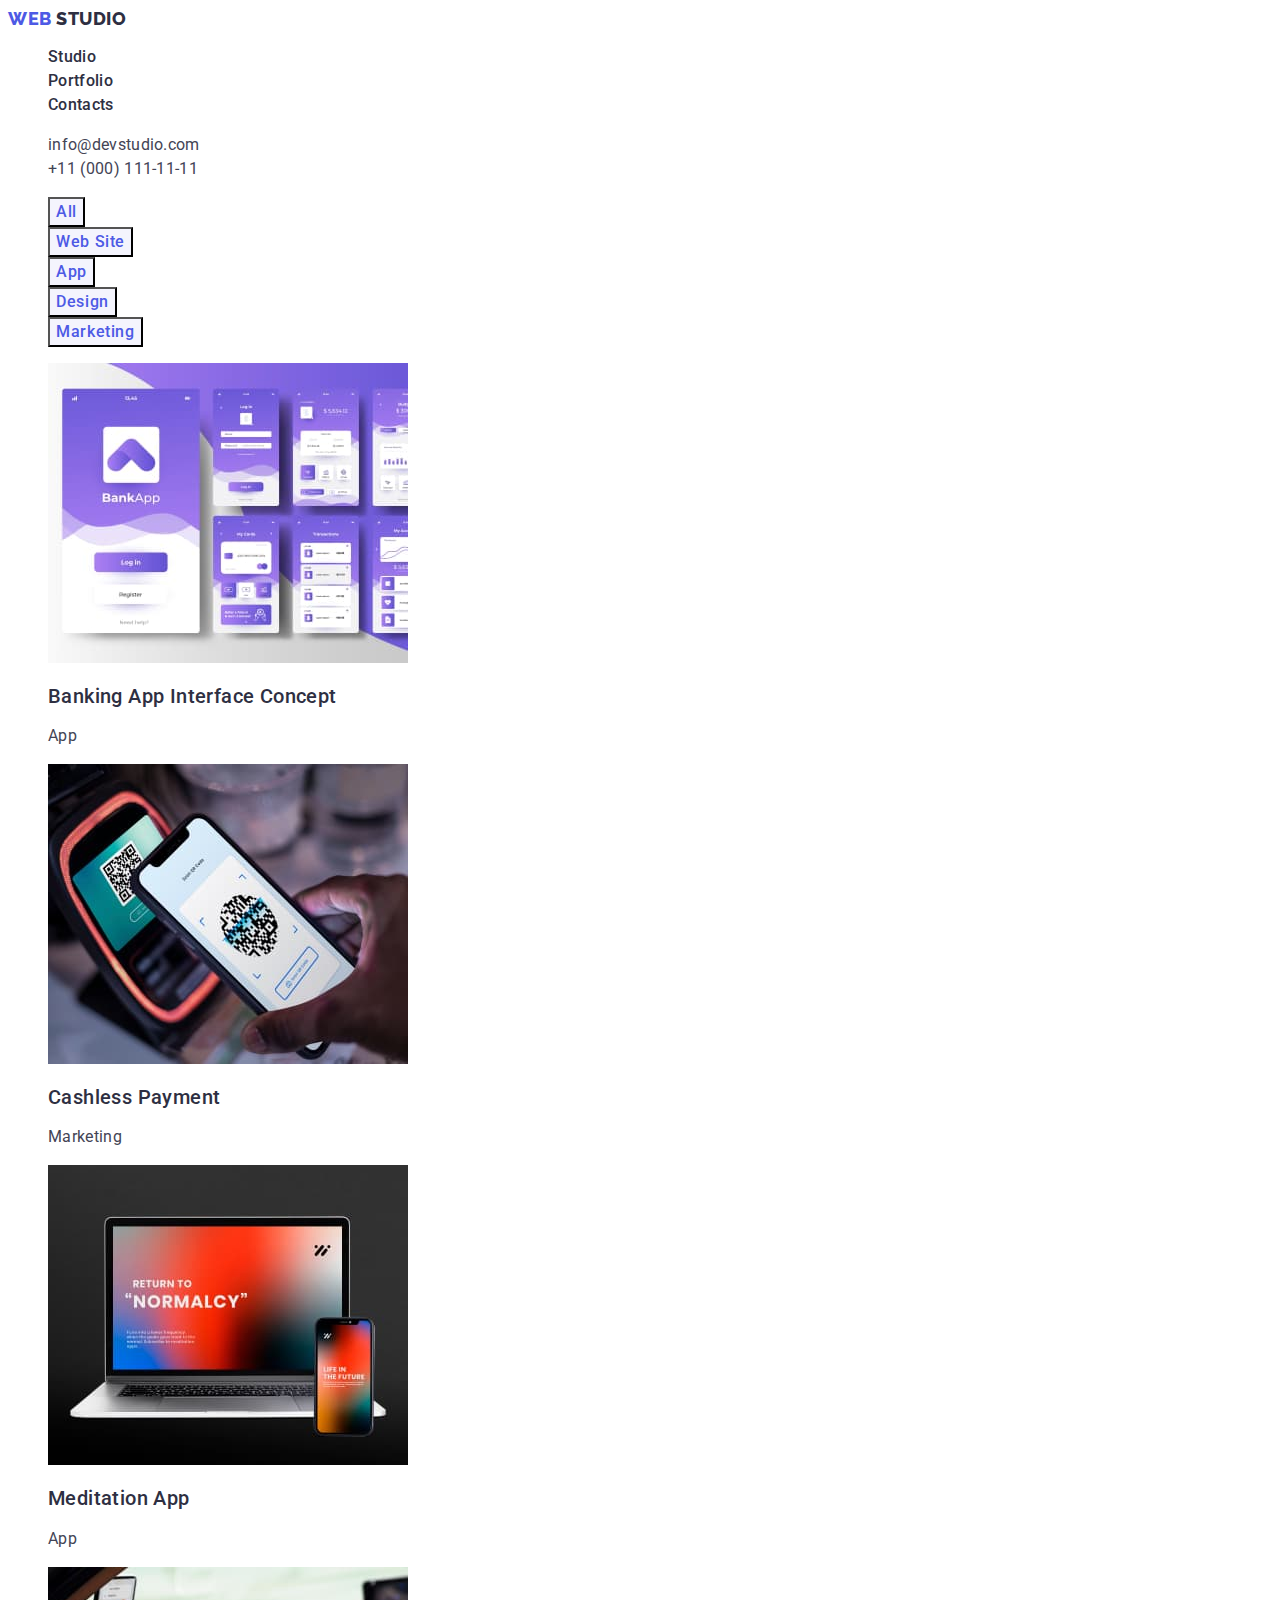
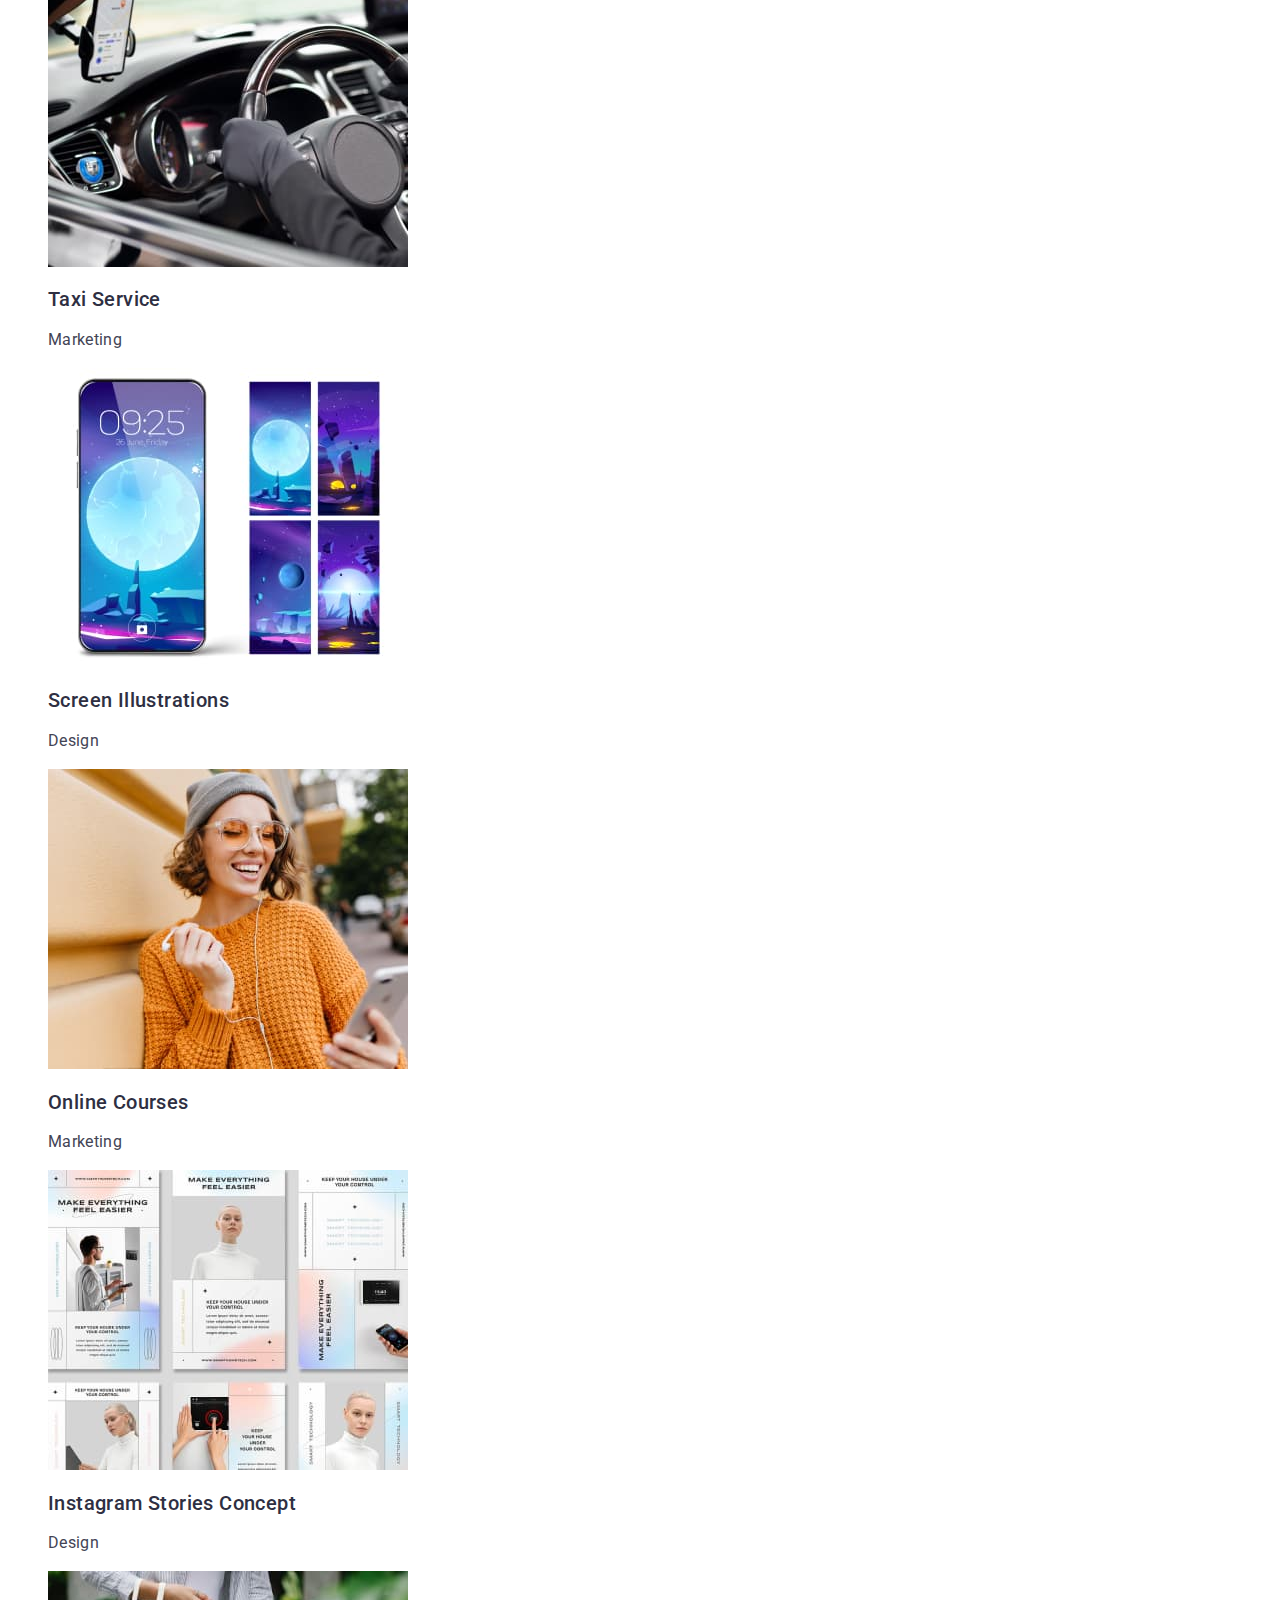
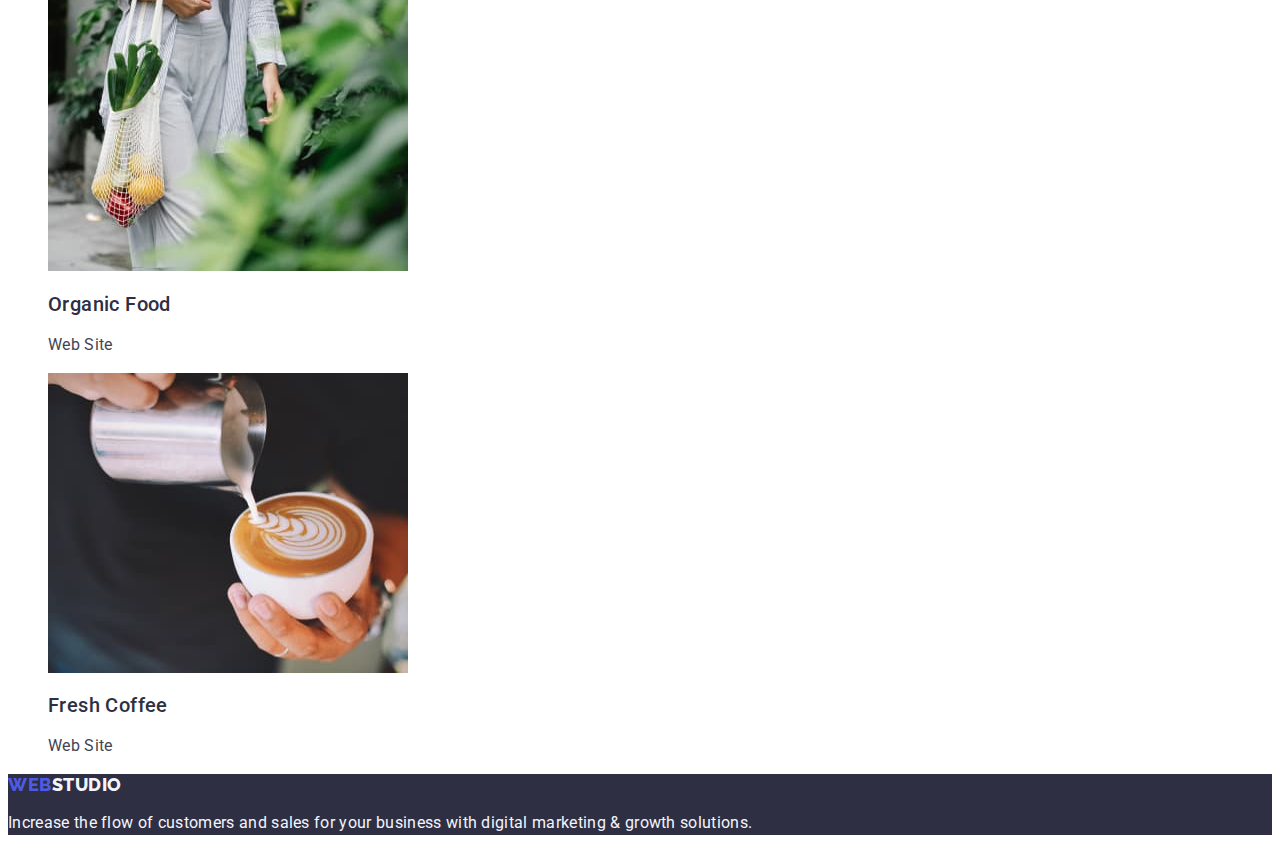
==== portfolio.html @ 046f0c6a "NewRep" ====
<!DOCTYPE html>
<html lang="en">
  <head>
    <meta charset="UTF-8" />
    <meta http-equiv="X-UA-Compatible" content="IE=edge" />
    <meta name="viewport" content="width=a, initial-scale=1.0" />
    <title>Portfolio</title>
    <link rel="preconnect" href="https://fonts.googleapis.com" />
    <link rel="preconnect" href="https://fonts.gstatic.com" crossorigin />
    <link
      href="https://fonts.googleapis.com/css2?family=Raleway:wght@800&family=Roboto:wght@400;500;700;900&display=swap"
      rel="stylesheet"
    />
    <link rel="stylesheet" href="./css/styles.css" />
  </head>
  <body>
    <header class="header">
      <nav>
        <a class="header-logo link" href="./index.html"
          >Web <span class="header-logo-span">Studio</span></a
        >

        <ul class="header-list list">
          <li><a class="header-link link" href="./index.html">Studio</a></li>
          <li>
            <a class="header-link link" href="./portfolio.html">Portfolio</a>
          </li>
          <li><a class="header-link link" href="">Contacts</a></li>
        </ul>
      </nav>
      <address class="header-contacts">
        <ul class="header-contacts-list list">
          <li>
            <a class="header-contact-link link" href="mailto:info@devstudio.com"
              >info@devstudio.com</a
            >
          </li>
          <li>
            <a class="header-contact-link link" href="tel:+110001111111"
              >+11 (000) 111-11-11</a
            >
          </li>
        </ul>
      </address>
    </header>
    <main>
      <section class="portfolio-section">
        <h1 hidden>Navigation</h1>
        <ul class="portfolio-list-btn list">
          <li>
            <button type="button" class="portfolio-btn">All</button>
          </li>
          <li>
            <button type="button" class="portfolio-btn">Web Site</button>
          </li>
          <li>
            <button type="button" class="portfolio-btn">App</button>
          </li>
          <li>
            <button type="button" class="portfolio-btn">Design</button>
          </li>
          <li>
            <button type="button" class="portfolio-btn">Marketing</button>
          </li>
        </ul>

        <ul class="portfolio-first-list list">
          <li>
            <a href="" class="link">
              <img
                src="./images/portfoliosect2img1.jpg"
                alt="Banking App"
                width="360"
                height="300"
              />
              <h2 class="portfolio-bottom-title">
                Banking App Interface Concept
              </h2>
              <p class="portfolio-text">App</p>
            </a>
          </li>
          <li>
            <a href="" class="link">
              <img
                src="./images/portfoliosect2img2.jpg"
                alt="Cashless Payment"
                width="360"
                height="300"
              />
              <h2 class="portfolio-bottom-title">Cashless Payment</h2>
              <p class="portfolio-text">Marketing</p>
            </a>
          </li>
          <li>
            <a href="" class="link">
              <img
                src="./images/portfoliosect2img3.jpg"
                alt="Meditation App"
                width="360"
                height="300"
              />
              <h2 class="portfolio-bottom-title">Meditation App</h2>
              <p class="portfolio-text">App</p>
            </a>
          </li>
          <li>
            <a href="" class="link">
              <img
                src="./images/portfoliosect3img1.jpg"
                alt="Taxi Service"
                width="360"
                height="300"
              />
              <h2 class="portfolio-bottom-title">Taxi Service</h2>
              <p class="portfolio-text">Marketing</p>
            </a>
          </li>
          <li>
            <a href="" class="link">
              <img
                src="./images/portfoliosect3img2.jpg"
                alt="Screen Illustrations"
                width="360"
                height="300"
              />
              <h2 class="portfolio-bottom-title">Screen Illustrations</h2>
              <p class="portfolio-text">Design</p>
            </a>
          </li>
          <li>
            <a href="" class="link">
              <img
                src="./images/portfoliosect3img3.jpg"
                alt="Online Courses"
                width="360"
                height="300"
              />
              <h2 class="portfolio-bottom-title">Online Courses</h2>
              <p class="portfolio-text">Marketing</p>
            </a>
          </li>
          <li>
            <a href="" class="link">
              <img
                src="./images/portfoliosect4img1.jpg"
                alt="Design"
                width="360"
                height="300"
              />
              <h2 class="portfolio-bottom-title">Instagram Stories Concept</h2>
              <p class="portfolio-text">Design</p>
            </a>
          </li>
          <li>
            <a href="" class="link">
              <img
                src="./images/portfoliosect4img2.jpg"
                alt="Web Site"
                width="360"
                height="300"
              />
              <h2 class="portfolio-bottom-title">Organic Food</h2>
              <p class="portfolio-text">Web Site</p>
            </a>
          </li>
          <li>
            <a href="" class="link">
              <img
                src="./images/portfoliosect4img3.jpg"
                alt="Web Site"
                width="360"
                height="300"
              />
              <h2 class="portfolio-bottom-title">Fresh Coffee</h2>
              <p class="portfolio-text">Web Site</p>
            </a>
          </li>
        </ul>
      </section>
    </main>
    <footer class="footer">
      <a class="footer-logo link" href="./index.html"
        >Web <span class="footer-logo-span">Studio</span></a
      >
      <p class="footer-text">
        Increase the flow of customers and sales for your business with digital
        marketing & growth solutions.
      </p>
    </footer>
  </body>
</html>
---- css/styles.css ----
body{
    font-family: 'Roboto', sans-serif;
    color: #434455;
    background-color: #ffffff;
}

:root{
    --first-title-color: #2E2F42;
    --logo-color: #404BBF;
    --page-color: #ffffff;
    --background-color: #F4F4FD;
    --btn-color:#4D5AE5;
    --text-color:#434455;

}
/** ----------------------------------HEADER ---------------------------**/
.header-logo{
    font-family: 'Raleway', sans-serif;
    font-weight: 800;
    font-size: 18px;
    line-height: 1.17;
    letter-spacing: 0.03em;
    text-transform: uppercase;
    color: var(--btn-color);
}

.header-list{
}
.header-logo-span{
    font-family: 'Raleway', sans-serif;
    font-weight: 800;
    font-size: 18px;
    line-height: 1.17;
    letter-spacing: 0.03em;
    text-transform: uppercase;
    color: var(--first-title-color);
}
.link{
    text-decoration: none;
}
.list{
    list-style: none;  
}
.header-link{
    font-weight: 500;
    font-size: 16px;
    line-height: 1.50;
    letter-spacing: 0.02em;
    color: var(--first-title-color);
}
.header-link:hover{
    color: var(--logo-color);
}
.header-link:focus{
    color:var(--logo-color); 
}

.header-contacts{
    font-style: normal;
}
.header-contact-link{
font-size: 16px;
line-height: 1.50;
letter-spacing: 0.02em;
color: var(--text-color);
}
.header-contact-link:hover{
    color:var(--logo-color); 
}
.header-contact-link:focus{
    color:var(--logo-color); 
}

/* First section solution */

.solutions-section{

    background-color: var(--first-title-color);
}
.solutions-title{
    font-size: 56px;
    line-height: 1.07;
    text-align: center;
    letter-spacing: 0.02em;
    color:var(--page-color);
}

.solutions-btn{
    font-family: 'Roboto', sans-serif;
    font-weight: 500;
    font-size: 16px;
    line-height: 1.5;
    align-items: center;
    letter-spacing: 0.04em;
    color:#ffffff;
    background-color: var(--btn-color);
    cursor: pointer;
}
.solutions-btn:hover{
    background-color:var(--logo-color);
}
.solutions-btn:focus{
    background-color:var(--logo-color);
}

/* Section-Values */

.values-title{
    font-weight: 500;
    font-size: 20px;
    line-height: 1.2;
    letter-spacing: 0.02em;
    color: var(--first-title-color);
}
.values-text{
    font-size: 16px;
    line-height: 1.5;
    letter-spacing: 0.02em;
    color: var(--text-color);
}

/* Section-ABOUT */
.about-title{
font-size: 36px;
line-height: 1.11;
text-transform: capitalize;
text-align: center;
letter-spacing: 0.02em;
color: #2E2F42;
}

/* Section-OUR Team */


.team-section{
    background:var(--background-color);  
}

.team-top-title{
font-size: 36px;
line-height: 1.11;
text-align: center;
letter-spacing: 0.02em;
text-transform: capitalize;
color: var(--first-title-color);
}
.team-bottom-title{
    font-weight: 500;
    font-size: 20px;
    line-height: 1.20;
    text-align: center;
    letter-spacing: 0.02em;
    color: var(--first-title-color);
}
.team-profession-text{
    font-size: 16px;
    line-height: 1.5;
    text-align: center;
    letter-spacing: 0.02em;
    color: var(--text-color);
}
.team-background-photo{
background:var(--page-color);
}

/* Footer */

.footer{
background-color: var(--first-title-color);
}


.footer-logo{
    font-family: 'Raleway', sans-serif;
    font-weight: 800;
    font-size: 18px;
    line-height: 1.17;
    display: flex;
    align-items: center;
    letter-spacing: 0.03em;
    text-transform: uppercase;
    color:var(--btn-color);
}
.footer-logo-span{
    font-family: 'Raleway';
    font-weight: 800;
    font-size: 18px;
    line-height: 21px;
    display: flex;
    align-items: center;
    letter-spacing: 0.03em;
    text-transform: uppercase;
    color: var(--background-color);
}
.footer-text{
    font-size: 16px;
    line-height: 1.5;
    letter-spacing: 0.02em;
    color:var(--background-color);
}


/* Portfolio */

/* portfolio-btn */

.portfolio-btn{
    font-family: 'Roboto', sans-serif;
 font-weight: 500;
font-size: 16px;
line-height: 1.5 ;
display: flex;
align-items: center;
text-align: center;
letter-spacing: 0.04em;
color: var(--btn-color);
background:var(--background-color);
cursor: pointer;
}
.portfolio-btn:hover{
background-color: #404BBF;
color: #ffffff;

}
.portfolio-btn:focus{
background-color: #404BBF;
color: #ffffff;

}



.portfolio-bottom-title{
font-weight: 500;
font-size: 20px;
line-height: 1.20;
letter-spacing: 0.02em;
color: var(--first-title-color);
}
.portfolio-text{
    font-size: 16px;
    line-height: 1.50;
    letter-spacing: 0.02em;
    color: var(--text-color);
}
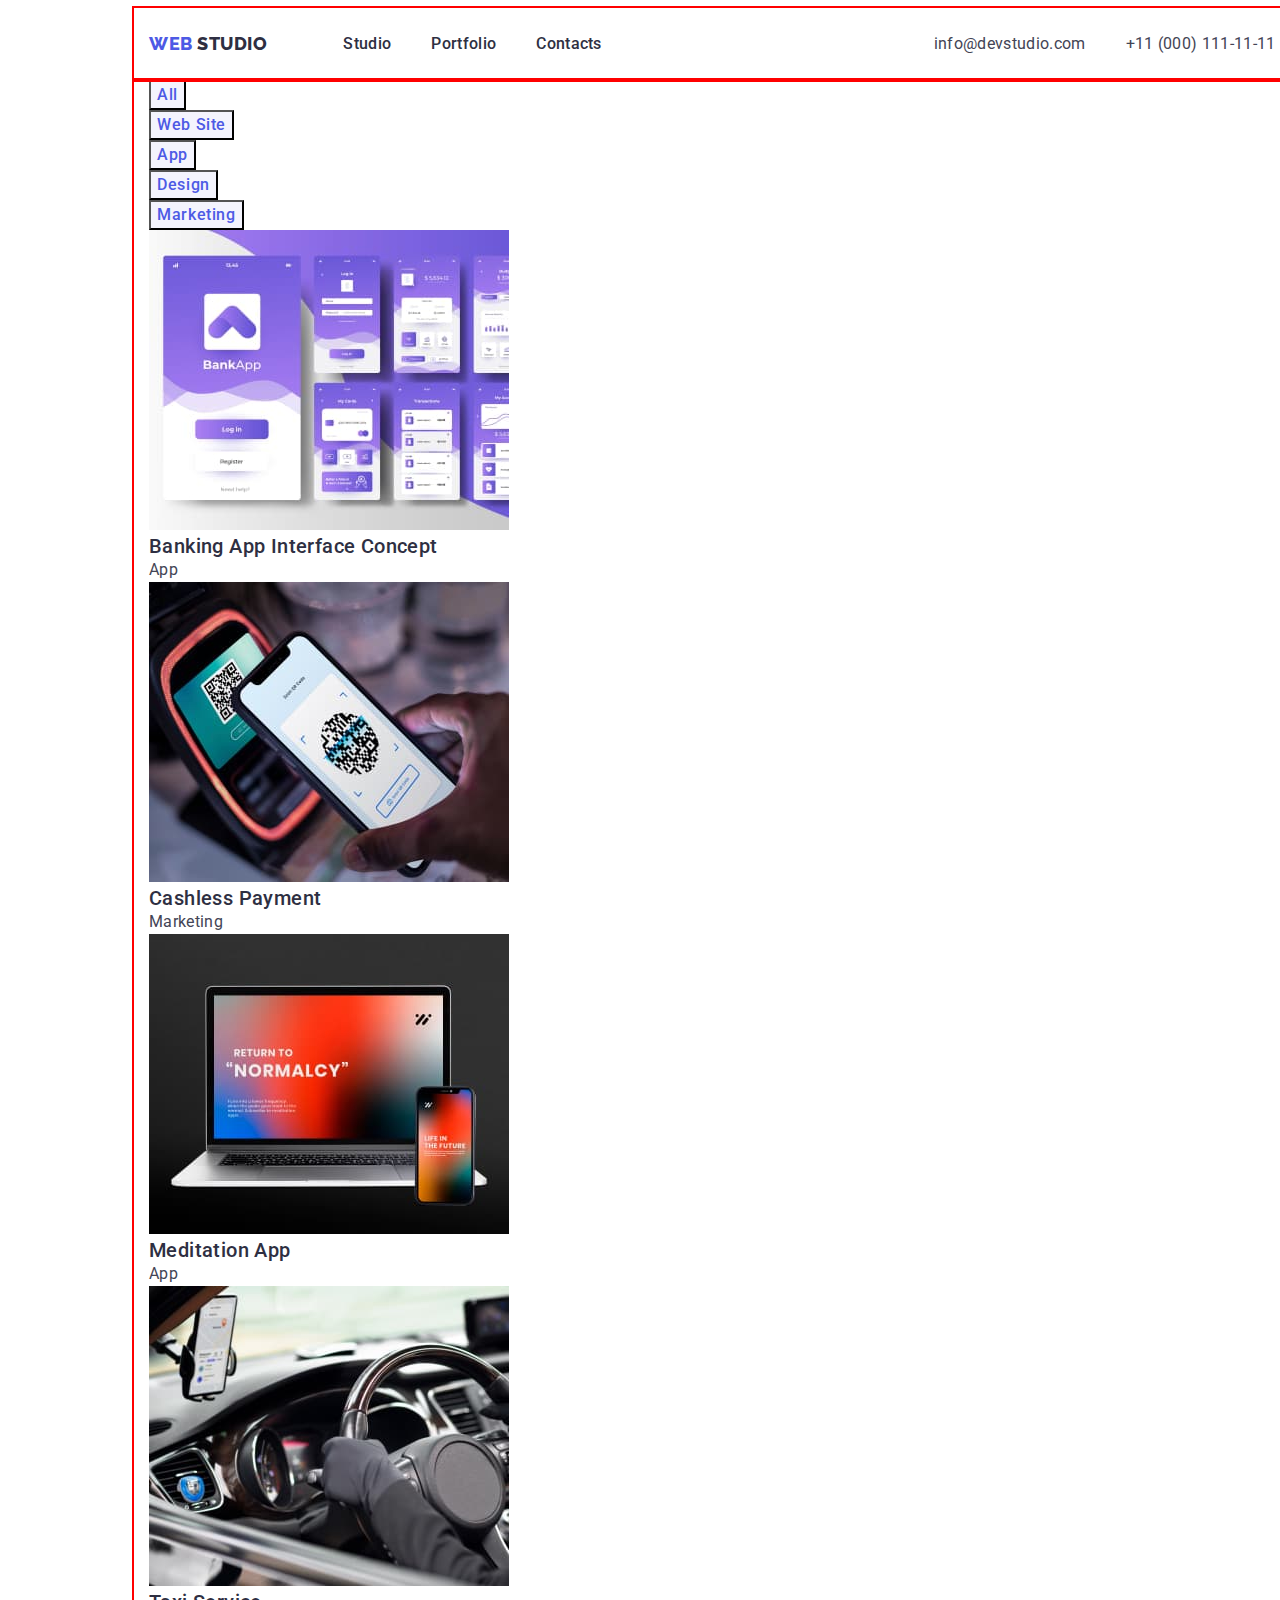
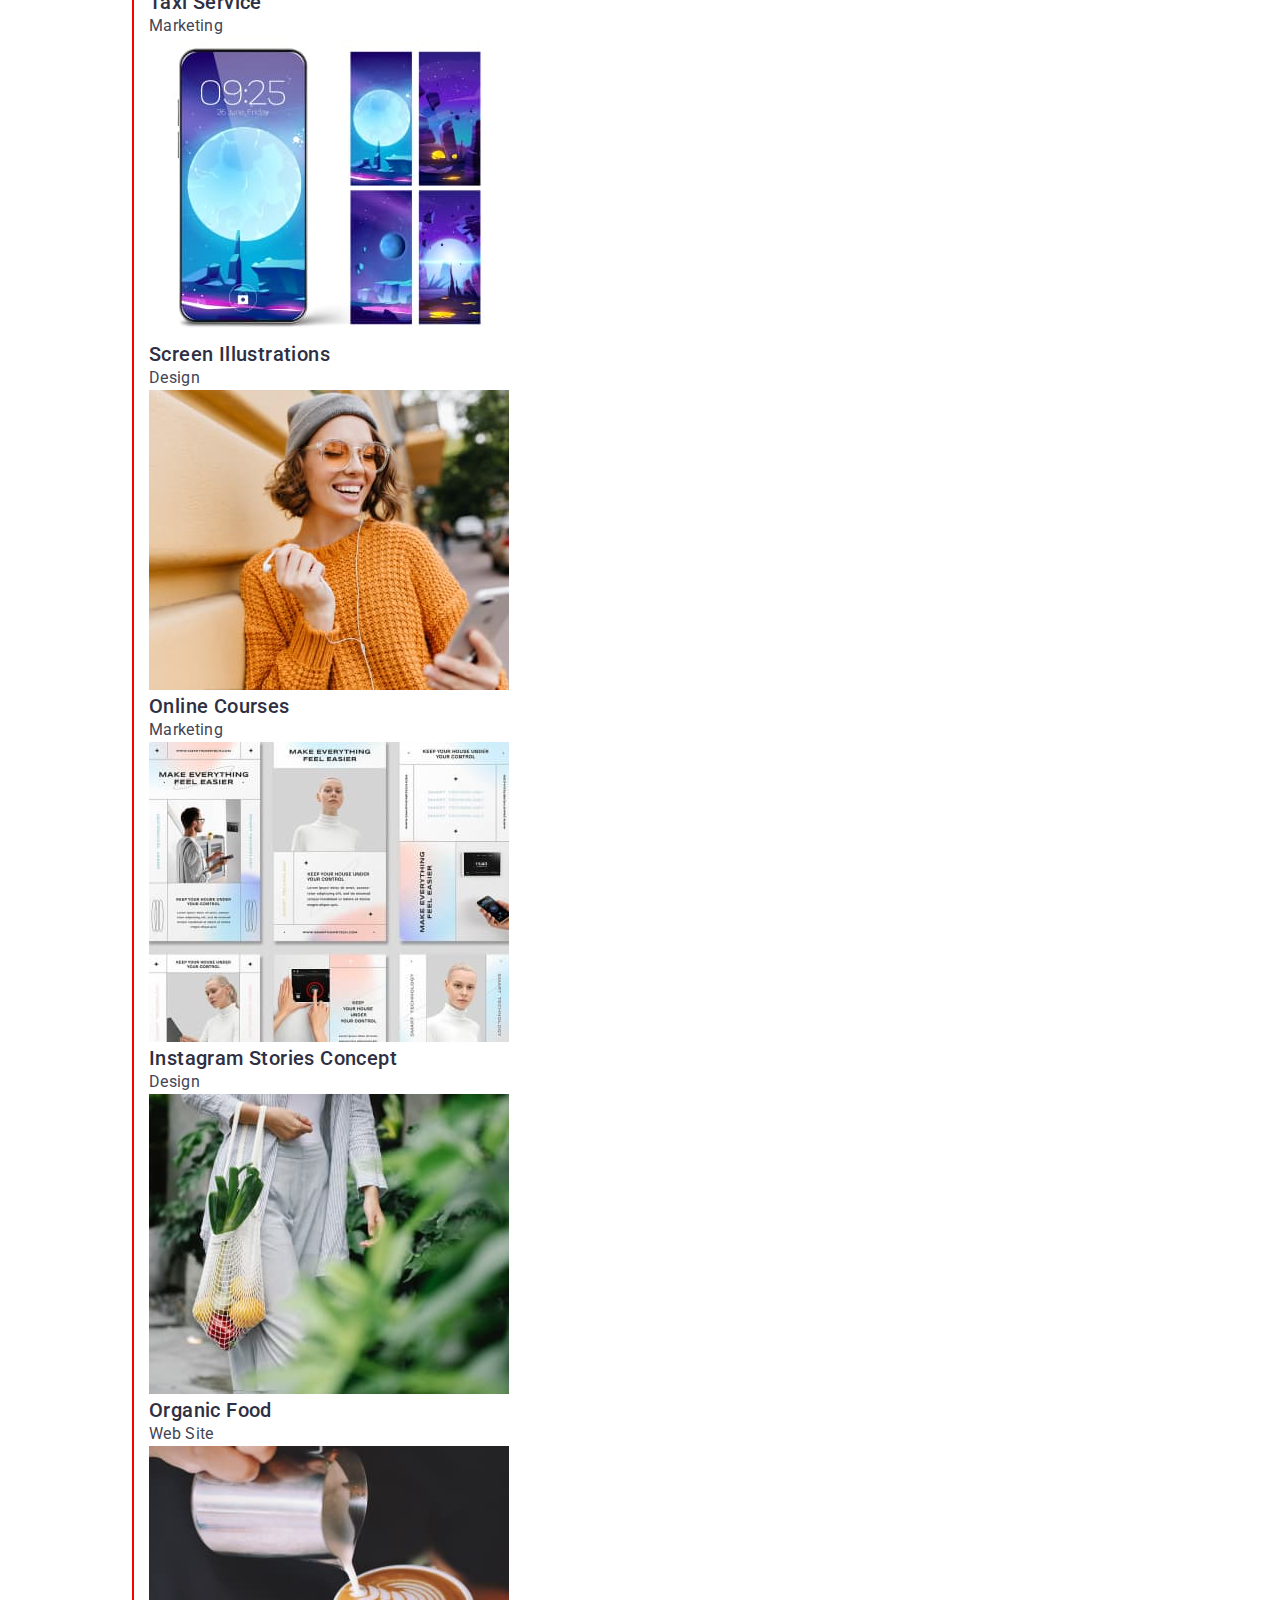
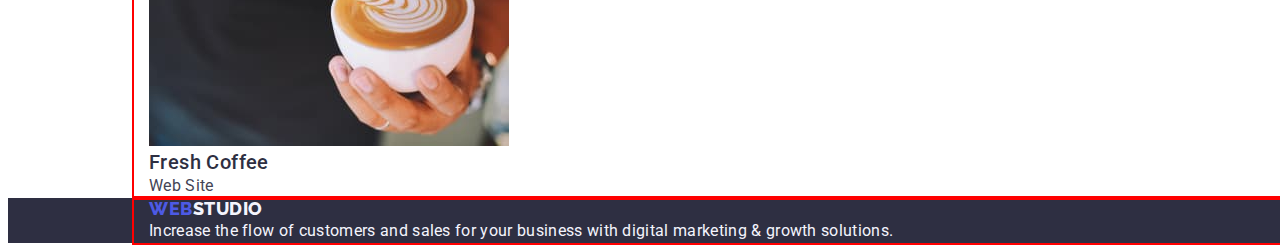
==== commit cf3aecce: "0/5" ====
--- a/portfolio.html
+++ b/portfolio.html
@@ -15,11 +15,11 @@
   </head>
   <body>
     <header class="header">
-      <nav>
-        <a class="header-logo link" href="./index.html"
+      <div class="container header-container" >
+      <nav class="header-navigation" >
+        <a class="header-logo link" href="./portfolio.html"
           >Web <span class="header-logo-span">Studio</span></a
         >
-
         <ul class="header-list list">
           <li><a class="header-link link" href="./index.html">Studio</a></li>
           <li>
@@ -42,8 +42,10 @@
           </li>
         </ul>
       </address>
+    </div>
     </header>
     <main>
+      <div class="container" >
       <section class="portfolio-section">
         <h1 hidden>Navigation</h1>
         <ul class="portfolio-list-btn list">
@@ -177,8 +179,10 @@
           </li>
         </ul>
       </section>
+    </div>
     </main>
     <footer class="footer">
+      <div class="container" >
       <a class="footer-logo link" href="./index.html"
         >Web <span class="footer-logo-span">Studio</span></a
       >
@@ -186,6 +190,7 @@
         Increase the flow of customers and sales for your business with digital
         marketing & growth solutions.
       </p>
+    </div>
     </footer>
   </body>
 </html>
--- a/css/styles.css
+++ b/css/styles.css
@@ -3,6 +3,8 @@
     font-family: 'Roboto', sans-serif;
     color: #434455;
     background-color: #ffffff;
+    width: 1440px;
+
 }
 
 :root{
@@ -14,7 +16,50 @@
     --text-color:#434455;
 
 }
+.container{
+width: 1158px;
+padding-left: 15px;
+padding-right: 15px;
+outline: 2px solid red;
+margin: 0 auto;
+}
+p,
+h1,
+h2,
+h3,
+h4,
+h5,
+h6 {
+  margin: 0;
+}
+
+ul,
+ol {
+  margin: 0;
+  padding: 0;
+}
+
+
 /** ----------------------------------HEADER ---------------------------**/
+.header-container{
+    outline: 2px solid red;
+    display: flex;
+    align-items: center;
+    padding-top: 24px;
+    padding-bottom: 24px;
+}
+.header-navigation{
+    display: flex;
+    align-items: center;
+}
+.header-list{
+display: flex;
+flex-direction: row;
+align-items: flex-start;
+padding: 0px;
+gap: 40px;
+}
+
 .header-logo{
     font-family: 'Raleway', sans-serif;
     font-weight: 800;
@@ -25,8 +70,6 @@
     color: var(--btn-color);
 }
 
-.header-list{
-}
 .header-logo-span{
     font-family: 'Raleway', sans-serif;
     font-weight: 800;
@@ -35,6 +78,7 @@
     letter-spacing: 0.03em;
     text-transform: uppercase;
     color: var(--first-title-color);
+    margin-right: 76px;
 }
 .link{
     text-decoration: none;
@@ -58,6 +102,7 @@
 
 .header-contacts{
     font-style: normal;
+    margin-left: 332px;
 }
 .header-contact-link{
 font-size: 16px;
@@ -65,6 +110,11 @@
 letter-spacing: 0.02em;
 color: var(--text-color);
 }
+.header-contacts-list{
+    display: flex;
+    gap: 40px;
+
+}
 .header-contact-link:hover{
     color:var(--logo-color); 
 }
@@ -77,13 +127,27 @@
 .solutions-section{
 
     background-color: var(--first-title-color);
-}
+
+}
+
 .solutions-title{
     font-size: 56px;
     line-height: 1.07;
     text-align: center;
     letter-spacing: 0.02em;
     color:var(--page-color);
+    max-width: 496px;
+    min-height: 120px;
+margin-right: auto;
+margin-left: auto;
+padding-top: 188px;
+margin-bottom: 48px;
+}
+.solutions-container{
+display: flex;
+flex-direction: column;
+min-height: 600px;
+
 }
 
 .solutions-btn{
@@ -96,6 +160,11 @@
     color:#ffffff;
     background-color: var(--btn-color);
     cursor: pointer;
+    width: 169px;
+    height: 56px;
+    margin-right: auto;
+margin-left: auto;
+border-radius: 4px;
 }
 .solutions-btn:hover{
     background-color:var(--logo-color);
@@ -105,6 +174,16 @@
 }
 
 /* Section-Values */
+
+.values-container{
+    display: flex;
+}
+.values-list{
+
+    display: flex;
+    padding: 120px 0 120px 0;
+    gap: 24px;
+}
 
 .values-title{
     font-weight: 500;
@@ -118,6 +197,7 @@
     line-height: 1.5;
     letter-spacing: 0.02em;
     color: var(--text-color);
+
 }
 
 /* Section-ABOUT */
@@ -128,7 +208,18 @@
 text-align: center;
 letter-spacing: 0.02em;
 color: #2E2F42;
-}
+margin-bottom: 72px;
+}
+
+.about-list{
+    display: flex;
+    gap: 24px;
+}
+.about-item{
+    width: calc((100% - 48px) / 3);  
+}
+
+
 
 /* Section-OUR Team */
 
@@ -144,6 +235,8 @@
 letter-spacing: 0.02em;
 text-transform: capitalize;
 color: var(--first-title-color);
+padding-top: 120px;
+margin-bottom: 72px;
 }
 .team-bottom-title{
     font-weight: 500;
@@ -162,6 +255,13 @@
 }
 .team-background-photo{
 background:var(--page-color);
+}
+.team-list{
+display: flex;
+gap: 24px;
+}
+.team-background-photo{
+    width: calc((100% - 72px) / 4);    
 }
 
 /* Footer */
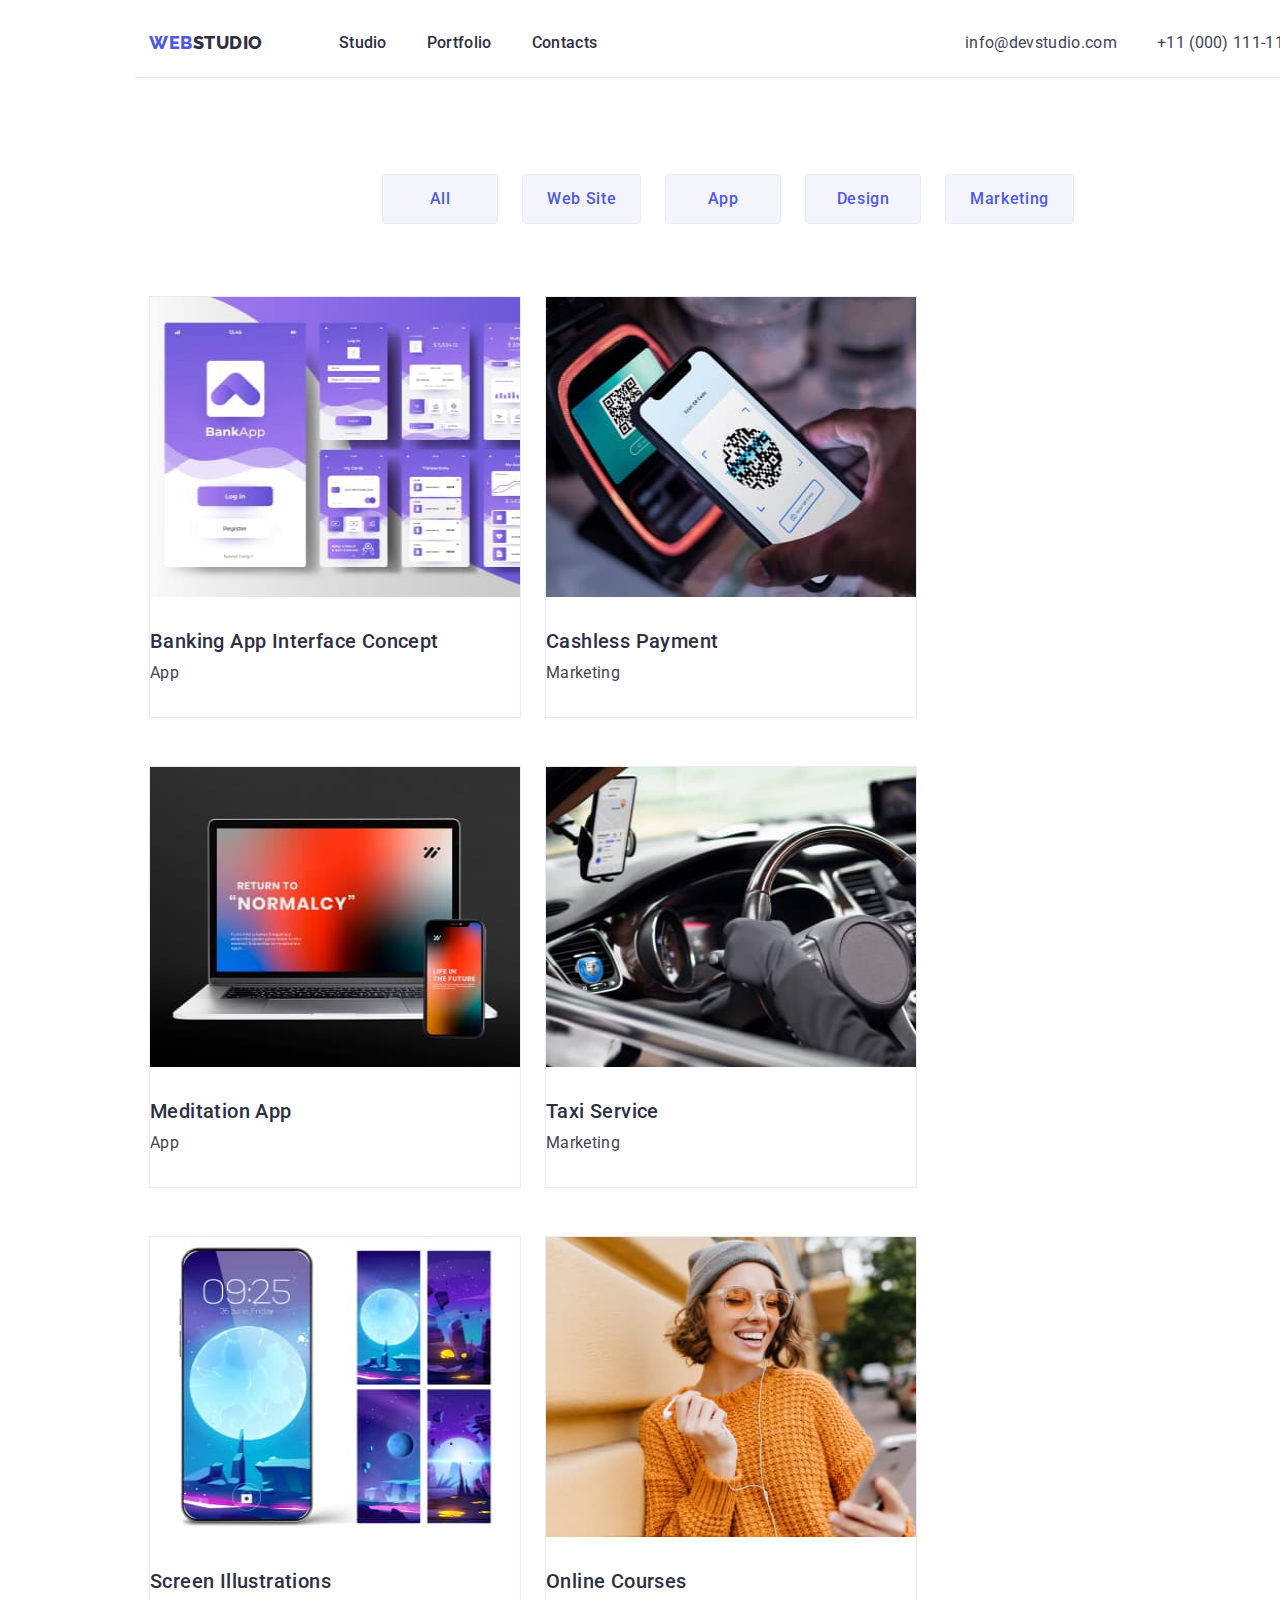
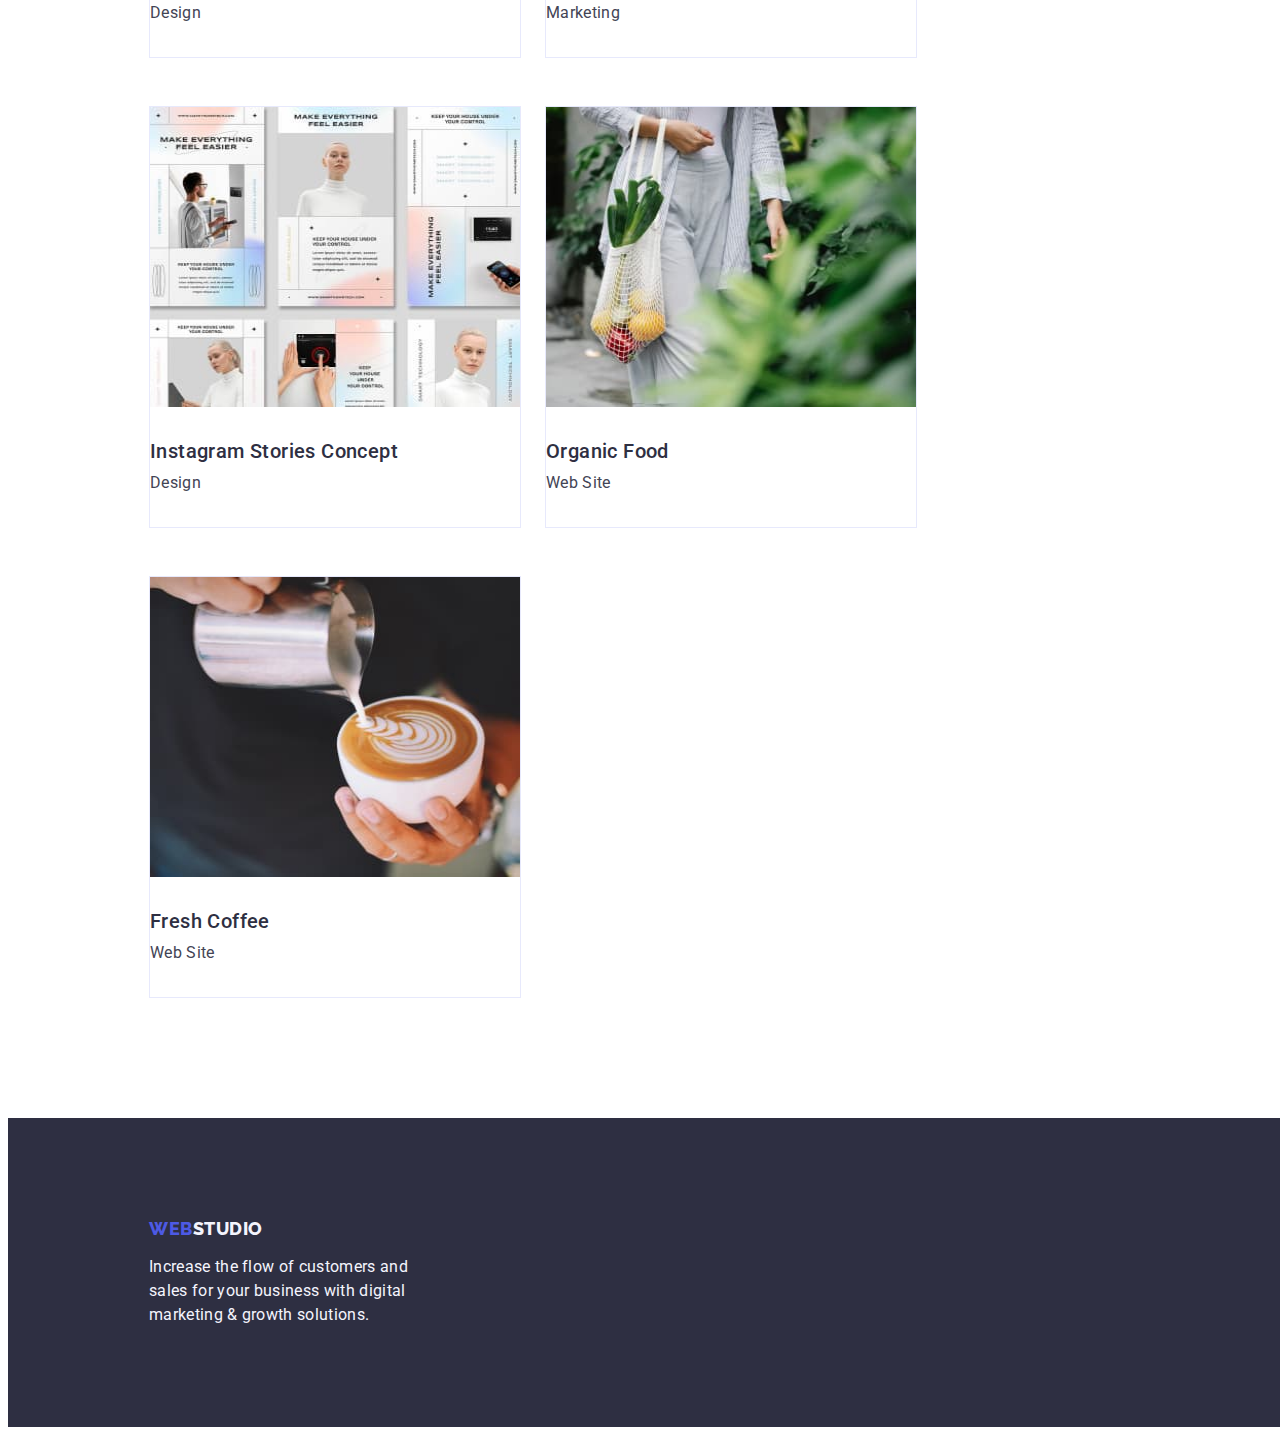
==== commit 97596c95: "Final" ====
--- a/portfolio.html
+++ b/portfolio.html
@@ -11,186 +11,197 @@
       href="https://fonts.googleapis.com/css2?family=Raleway:wght@800&family=Roboto:wght@400;500;700;900&display=swap"
       rel="stylesheet"
     />
+    <link
+      rel="stylesheet"
+      href="https://cdnjs.cloudflare.com/ajax/libs/modern-normalize/2.0.0/modern-normalize.min.css"
+      integrity="sha512-4xo8blKMVCiXpTaLzQSLSw3KFOVPWhm/TRtuPVc4WG6kUgjH6J03IBuG7JZPkcWMxJ5huwaBpOpnwYElP/m6wg=="
+      crossorigin="anonymous"
+      referrerpolicy="no-referrer"
+    />
     <link rel="stylesheet" href="./css/styles.css" />
   </head>
   <body>
     <header class="header">
-      <div class="container header-container" >
-      <nav class="header-navigation" >
-        <a class="header-logo link" href="./portfolio.html"
-          >Web <span class="header-logo-span">Studio</span></a
-        >
-        <ul class="header-list list">
-          <li><a class="header-link link" href="./index.html">Studio</a></li>
-          <li>
-            <a class="header-link link" href="./portfolio.html">Portfolio</a>
-          </li>
-          <li><a class="header-link link" href="">Contacts</a></li>
-        </ul>
-      </nav>
-      <address class="header-contacts">
-        <ul class="header-contacts-list list">
-          <li>
-            <a class="header-contact-link link" href="mailto:info@devstudio.com"
-              >info@devstudio.com</a
-            >
-          </li>
-          <li>
-            <a class="header-contact-link link" href="tel:+110001111111"
-              >+11 (000) 111-11-11</a
-            >
-          </li>
-        </ul>
-      </address>
-    </div>
+      <div class="container header-container">
+        <nav class="header-navigation">
+          <a class="header-logo link" href="./portfolio.html"
+            >Web <span class="header-logo-span">Studio</span></a
+          >
+          <ul class="header-list list">
+            <li><a class="header-link link" href="./index.html">Studio</a></li>
+            <li>
+              <a class="header-link link" href="./portfolio.html">Portfolio</a>
+            </li>
+            <li><a class="header-link link" href="">Contacts</a></li>
+          </ul>
+        </nav>
+        <address class="header-contacts">
+          <ul class="header-contacts-list list">
+            <li>
+              <a
+                class="header-contact-link link"
+                href="mailto:info@devstudio.com"
+                >info@devstudio.com</a
+              >
+            </li>
+            <li>
+              <a class="header-contact-link link" href="tel:+110001111111"
+                >+11 (000) 111-11-11</a
+              >
+            </li>
+          </ul>
+        </address>
+      </div>
     </header>
     <main>
-      <div class="container" >
       <section class="portfolio-section">
-        <h1 hidden>Navigation</h1>
-        <ul class="portfolio-list-btn list">
-          <li>
-            <button type="button" class="portfolio-btn">All</button>
-          </li>
-          <li>
-            <button type="button" class="portfolio-btn">Web Site</button>
-          </li>
-          <li>
-            <button type="button" class="portfolio-btn">App</button>
-          </li>
-          <li>
-            <button type="button" class="portfolio-btn">Design</button>
-          </li>
-          <li>
-            <button type="button" class="portfolio-btn">Marketing</button>
-          </li>
-        </ul>
+        <div class="container">
+          <h1 class="vissually-hidden" >Navigation</h1>
+          <ul class="portfolio-list-btn list">
+            <li>
+              <button type="button" class="portfolio-btn">All</button>
+            </li>
+            <li>
+              <button type="button" class="portfolio-btn">Web Site</button>
+            </li>
+            <li>
+              <button type="button" class="portfolio-btn">App</button>
+            </li>
+            <li>
+              <button type="button" class="portfolio-btn">Design</button>
+            </li>
+            <li>
+              <button type="button" class="portfolio-btn">Marketing</button>
+            </li>
+          </ul>
 
-        <ul class="portfolio-first-list list">
-          <li>
-            <a href="" class="link">
-              <img
-                src="./images/portfoliosect2img1.jpg"
-                alt="Banking App"
-                width="360"
-                height="300"
-              />
-              <h2 class="portfolio-bottom-title">
-                Banking App Interface Concept
-              </h2>
-              <p class="portfolio-text">App</p>
-            </a>
-          </li>
-          <li>
-            <a href="" class="link">
-              <img
-                src="./images/portfoliosect2img2.jpg"
-                alt="Cashless Payment"
-                width="360"
-                height="300"
-              />
-              <h2 class="portfolio-bottom-title">Cashless Payment</h2>
-              <p class="portfolio-text">Marketing</p>
-            </a>
-          </li>
-          <li>
-            <a href="" class="link">
-              <img
-                src="./images/portfoliosect2img3.jpg"
-                alt="Meditation App"
-                width="360"
-                height="300"
-              />
-              <h2 class="portfolio-bottom-title">Meditation App</h2>
-              <p class="portfolio-text">App</p>
-            </a>
-          </li>
-          <li>
-            <a href="" class="link">
-              <img
-                src="./images/portfoliosect3img1.jpg"
-                alt="Taxi Service"
-                width="360"
-                height="300"
-              />
-              <h2 class="portfolio-bottom-title">Taxi Service</h2>
-              <p class="portfolio-text">Marketing</p>
-            </a>
-          </li>
-          <li>
-            <a href="" class="link">
-              <img
-                src="./images/portfoliosect3img2.jpg"
-                alt="Screen Illustrations"
-                width="360"
-                height="300"
-              />
-              <h2 class="portfolio-bottom-title">Screen Illustrations</h2>
-              <p class="portfolio-text">Design</p>
-            </a>
-          </li>
-          <li>
-            <a href="" class="link">
-              <img
-                src="./images/portfoliosect3img3.jpg"
-                alt="Online Courses"
-                width="360"
-                height="300"
-              />
-              <h2 class="portfolio-bottom-title">Online Courses</h2>
-              <p class="portfolio-text">Marketing</p>
-            </a>
-          </li>
-          <li>
-            <a href="" class="link">
-              <img
-                src="./images/portfoliosect4img1.jpg"
-                alt="Design"
-                width="360"
-                height="300"
-              />
-              <h2 class="portfolio-bottom-title">Instagram Stories Concept</h2>
-              <p class="portfolio-text">Design</p>
-            </a>
-          </li>
-          <li>
-            <a href="" class="link">
-              <img
-                src="./images/portfoliosect4img2.jpg"
-                alt="Web Site"
-                width="360"
-                height="300"
-              />
-              <h2 class="portfolio-bottom-title">Organic Food</h2>
-              <p class="portfolio-text">Web Site</p>
-            </a>
-          </li>
-          <li>
-            <a href="" class="link">
-              <img
-                src="./images/portfoliosect4img3.jpg"
-                alt="Web Site"
-                width="360"
-                height="300"
-              />
-              <h2 class="portfolio-bottom-title">Fresh Coffee</h2>
-              <p class="portfolio-text">Web Site</p>
-            </a>
-          </li>
-        </ul>
+          <ul class="portfolio-list list">
+            <li class="item" >
+              <a href="" class="link">
+                <img
+                  src="./images/portfoliosect2img1.jpg"
+                  alt="Banking App"
+                  width="360"
+                  height="300"
+                />
+                <h2 class="portfolio-bottom-title">
+                  Banking App Interface Concept
+                </h2>
+                <p class="portfolio-text">App</p>
+              </a>
+            </li>
+            <li class="item" >
+              <a href="" class="link">
+                <img
+                  src="./images/portfoliosect2img2.jpg"
+                  alt="Cashless Payment"
+                  width="360"
+                  height="300"
+                />
+                <h2 class="portfolio-bottom-title">Cashless Payment</h2>
+                <p class="portfolio-text">Marketing</p>
+              </a>
+            </li>
+            <li class="item" >
+              <a href="" class="link">
+                <img
+                  src="./images/portfoliosect2img3.jpg"
+                  alt="Meditation App"
+                  width="360"
+                  height="300"
+                />
+                <h2 class="portfolio-bottom-title">Meditation App</h2>
+                <p class="portfolio-text">App</p>
+              </a>
+            </li>
+            <li class="item" >
+              <a href="" class="link">
+                <img
+                  src="./images/portfoliosect3img1.jpg"
+                  alt="Taxi Service"
+                  width="360"
+                  height="300"
+                />
+                <h2 class="portfolio-bottom-title">Taxi Service</h2>
+                <p class="portfolio-text">Marketing</p>
+              </a>
+            </li>
+            <li class="item" >
+              <a href="" class="link">
+                <img
+                  src="./images/portfoliosect3img2.jpg"
+                  alt="Screen Illustrations"
+                  width="360"
+                  height="300"
+                />
+                <h2 class="portfolio-bottom-title">Screen Illustrations</h2>
+                <p class="portfolio-text">Design</p>
+              </a>
+            </li>
+            <li class="item" >
+              <a href="" class="link">
+                <img
+                  src="./images/portfoliosect3img3.jpg"
+                  alt="Online Courses"
+                  width="360"
+                  height="300"
+                />
+                <h2 class="portfolio-bottom-title">Online Courses</h2>
+                <p class="portfolio-text">Marketing</p>
+              </a>
+            </li>
+            <li class="item" >
+              <a href="" class="link">
+                <img
+                  src="./images/portfoliosect4img1.jpg"
+                  alt="Design"
+                  width="360"
+                  height="300"
+                />
+                <h2 class="portfolio-bottom-title">
+                  Instagram Stories Concept
+                </h2>
+                <p class="portfolio-text">Design</p>
+              </a>
+            </li>
+            <li class="item" >
+              <a href="" class="link">
+                <img
+                  src="./images/portfoliosect4img2.jpg"
+                  alt="Web Site"
+                  width="360"
+                  height="300"
+                />
+                <h2 class="portfolio-bottom-title">Organic Food</h2>
+                <p class="portfolio-text">Web Site</p>
+              </a>
+            </li>
+            <li class="item" >
+              <a href="" class="link">
+                <img
+                  src="./images/portfoliosect4img3.jpg"
+                  alt="Web Site"
+                  width="360"
+                  height="300"
+                />
+                <h2 class="portfolio-bottom-title">Fresh Coffee</h2>
+                <p class="portfolio-text">Web Site</p>
+              </a>
+            </li>
+          </ul>
+        </div>
       </section>
-    </div>
     </main>
     <footer class="footer">
-      <div class="container" >
-      <a class="footer-logo link" href="./index.html"
-        >Web <span class="footer-logo-span">Studio</span></a
-      >
-      <p class="footer-text">
-        Increase the flow of customers and sales for your business with digital
-        marketing & growth solutions.
-      </p>
-    </div>
+      <div class="container">
+        <a class="footer-logo link" href="./index.html"
+          >Web <span class="footer-logo-span">Studio</span></a
+        >
+        <p class="footer-text">
+          Increase the flow of customers and sales for your business with
+          digital marketing & growth solutions.
+        </p>
+      </div>
     </footer>
   </body>
 </html>
--- a/css/styles.css
+++ b/css/styles.css
@@ -20,7 +20,6 @@
 width: 1158px;
 padding-left: 15px;
 padding-right: 15px;
-outline: 2px solid red;
 margin: 0 auto;
 }
 p,
@@ -38,26 +37,43 @@
   margin: 0;
   padding: 0;
 }
+.vissually-hidden{
+    position: absolute;
+    width: 1px;
+    height: 1px;
+    margin: -1px;
+    border: 0;
+    padding: 0;
+    white-space: nowrap;
+    clip-path: inset(100%);
+    clip: rect(0 0 0 0);
+    overflow: hidden;
+}
+img{
+    display: block;
+    min-width: 100%;
+    min-height: auto;
+}
 
 
 /** ----------------------------------HEADER ---------------------------**/
 .header-container{
-    outline: 2px solid red;
-    display: flex;
-    align-items: center;
-    padding-top: 24px;
-    padding-bottom: 24px;
+    display: flex;
+    align-items: center;
+    border-bottom: 1px solid #E7E9FC;
 }
 .header-navigation{
     display: flex;
     align-items: center;
 }
+
 .header-list{
-display: flex;
-flex-direction: row;
-align-items: flex-start;
-padding: 0px;
-gap: 40px;
+    display: flex;
+    flex-direction: row;
+    align-items: flex-start;
+    padding: 0px;
+    gap: 40px;
+    margin-left: 76px;
 }
 
 .header-logo{
@@ -67,8 +83,14 @@
     line-height: 1.17;
     letter-spacing: 0.03em;
     text-transform: uppercase;
+    display: flex;
+    align-items: center;
     color: var(--btn-color);
-}
+    padding-top: 24px;
+    padding-bottom: 24px;
+    height: 21px;
+}
+
 
 .header-logo-span{
     font-family: 'Raleway', sans-serif;
@@ -77,8 +99,11 @@
     line-height: 1.17;
     letter-spacing: 0.03em;
     text-transform: uppercase;
+    display: flex;
+    align-items: center;
     color: var(--first-title-color);
-    margin-right: 76px;
+    padding-top: 24px;
+    padding-bottom: 24px;
 }
 .link{
     text-decoration: none;
@@ -92,6 +117,8 @@
     line-height: 1.50;
     letter-spacing: 0.02em;
     color: var(--first-title-color);
+    padding-top: 24px;
+    padding-bottom: 24px;
 }
 .header-link:hover{
     color: var(--logo-color);
@@ -102,13 +129,15 @@
 
 .header-contacts{
     font-style: normal;
-    margin-left: 332px;
+    margin-left: auto;
 }
 .header-contact-link{
 font-size: 16px;
 line-height: 1.50;
 letter-spacing: 0.02em;
 color: var(--text-color);
+padding-top: 24px;
+padding-bottom: 24px;
 }
 .header-contacts-list{
     display: flex;
@@ -127,7 +156,8 @@
 .solutions-section{
 
     background-color: var(--first-title-color);
-
+padding-top: 188px;
+padding-bottom: 188px;
 }
 
 .solutions-title{
@@ -140,13 +170,11 @@
     min-height: 120px;
 margin-right: auto;
 margin-left: auto;
-padding-top: 188px;
 margin-bottom: 48px;
 }
 .solutions-container{
 display: flex;
 flex-direction: column;
-min-height: 600px;
 
 }
 
@@ -175,13 +203,14 @@
 
 /* Section-Values */
 
-.values-container{
-    display: flex;
-}
+.values-section{
+    padding-top: 120px;
+    padding-bottom: 120px;
+}
+
 .values-list{
 
     display: flex;
-    padding: 120px 0 120px 0;
     gap: 24px;
 }
 
@@ -201,6 +230,12 @@
 }
 
 /* Section-ABOUT */
+
+.about-section{
+    padding-bottom: 120px;
+    padding-top: 120px;
+}
+
 .about-title{
 font-size: 36px;
 line-height: 1.11;
@@ -235,7 +270,6 @@
 letter-spacing: 0.02em;
 text-transform: capitalize;
 color: var(--first-title-color);
-padding-top: 120px;
 margin-bottom: 72px;
 }
 .team-bottom-title{
@@ -245,6 +279,7 @@
     text-align: center;
     letter-spacing: 0.02em;
     color: var(--first-title-color);
+
 }
 .team-profession-text{
     font-size: 16px;
@@ -252,6 +287,7 @@
     text-align: center;
     letter-spacing: 0.02em;
     color: var(--text-color);
+    
 }
 .team-background-photo{
 background:var(--page-color);
@@ -263,11 +299,17 @@
 .team-background-photo{
     width: calc((100% - 72px) / 4);    
 }
+.team-section{
+    padding-bottom: 120px;
+    padding-top: 120px;
+}
 
 /* Footer */
 
 .footer{
 background-color: var(--first-title-color);
+padding-top: 100px;
+padding-bottom: 100px;
 }
 
 
@@ -281,12 +323,13 @@
     letter-spacing: 0.03em;
     text-transform: uppercase;
     color:var(--btn-color);
+    margin-bottom: 16px;
 }
 .footer-logo-span{
     font-family: 'Raleway';
     font-weight: 800;
     font-size: 18px;
-    line-height: 21px;
+    line-height: 1.17;
     display: flex;
     align-items: center;
     letter-spacing: 0.03em;
@@ -298,6 +341,8 @@
     line-height: 1.5;
     letter-spacing: 0.02em;
     color:var(--background-color);
+    width: 264px;
+min-height: 72px;
 }
 
 
@@ -311,12 +356,28 @@
 font-size: 16px;
 line-height: 1.5 ;
 display: flex;
+flex-direction: row;
+justify-content: center;
 align-items: center;
+padding: 12px 24px;
 text-align: center;
 letter-spacing: 0.04em;
 color: var(--btn-color);
 background:var(--background-color);
 cursor: pointer;
+min-width: 116px;
+min-height: 48px;
+border: 1px solid #E7E9FC;
+border-radius: 4px;
+}
+.portfolio-list-btn{
+display: flex;
+flex-direction: row;
+align-items: flex-start;
+padding: 0px;
+gap: 24px;
+justify-content: center;
+margin-bottom: 72px;
 }
 .portfolio-btn:hover{
 background-color: #404BBF;
@@ -328,7 +389,10 @@
 color: #ffffff;
 
 }
-
+.portfolio-section{
+    padding-top: 96px;
+    padding-bottom: 120px;
+}
 
 
 .portfolio-bottom-title{
@@ -337,6 +401,8 @@
 line-height: 1.20;
 letter-spacing: 0.02em;
 color: var(--first-title-color);
+margin-top: 32px;
+margin-bottom: 8px;
 }
 .portfolio-text{
     font-size: 16px;
@@ -344,3 +410,14 @@
     letter-spacing: 0.02em;
     color: var(--text-color);
 }
+.portfolio-list{
+    display: flex;
+    flex-wrap: wrap;
+    grid-gap: 48px 24px;
+
+}
+.item{
+    width: calc((100% - 48px) / 3);
+    border: 1px solid #E7E9FC;
+    padding-bottom: 32px;
+}
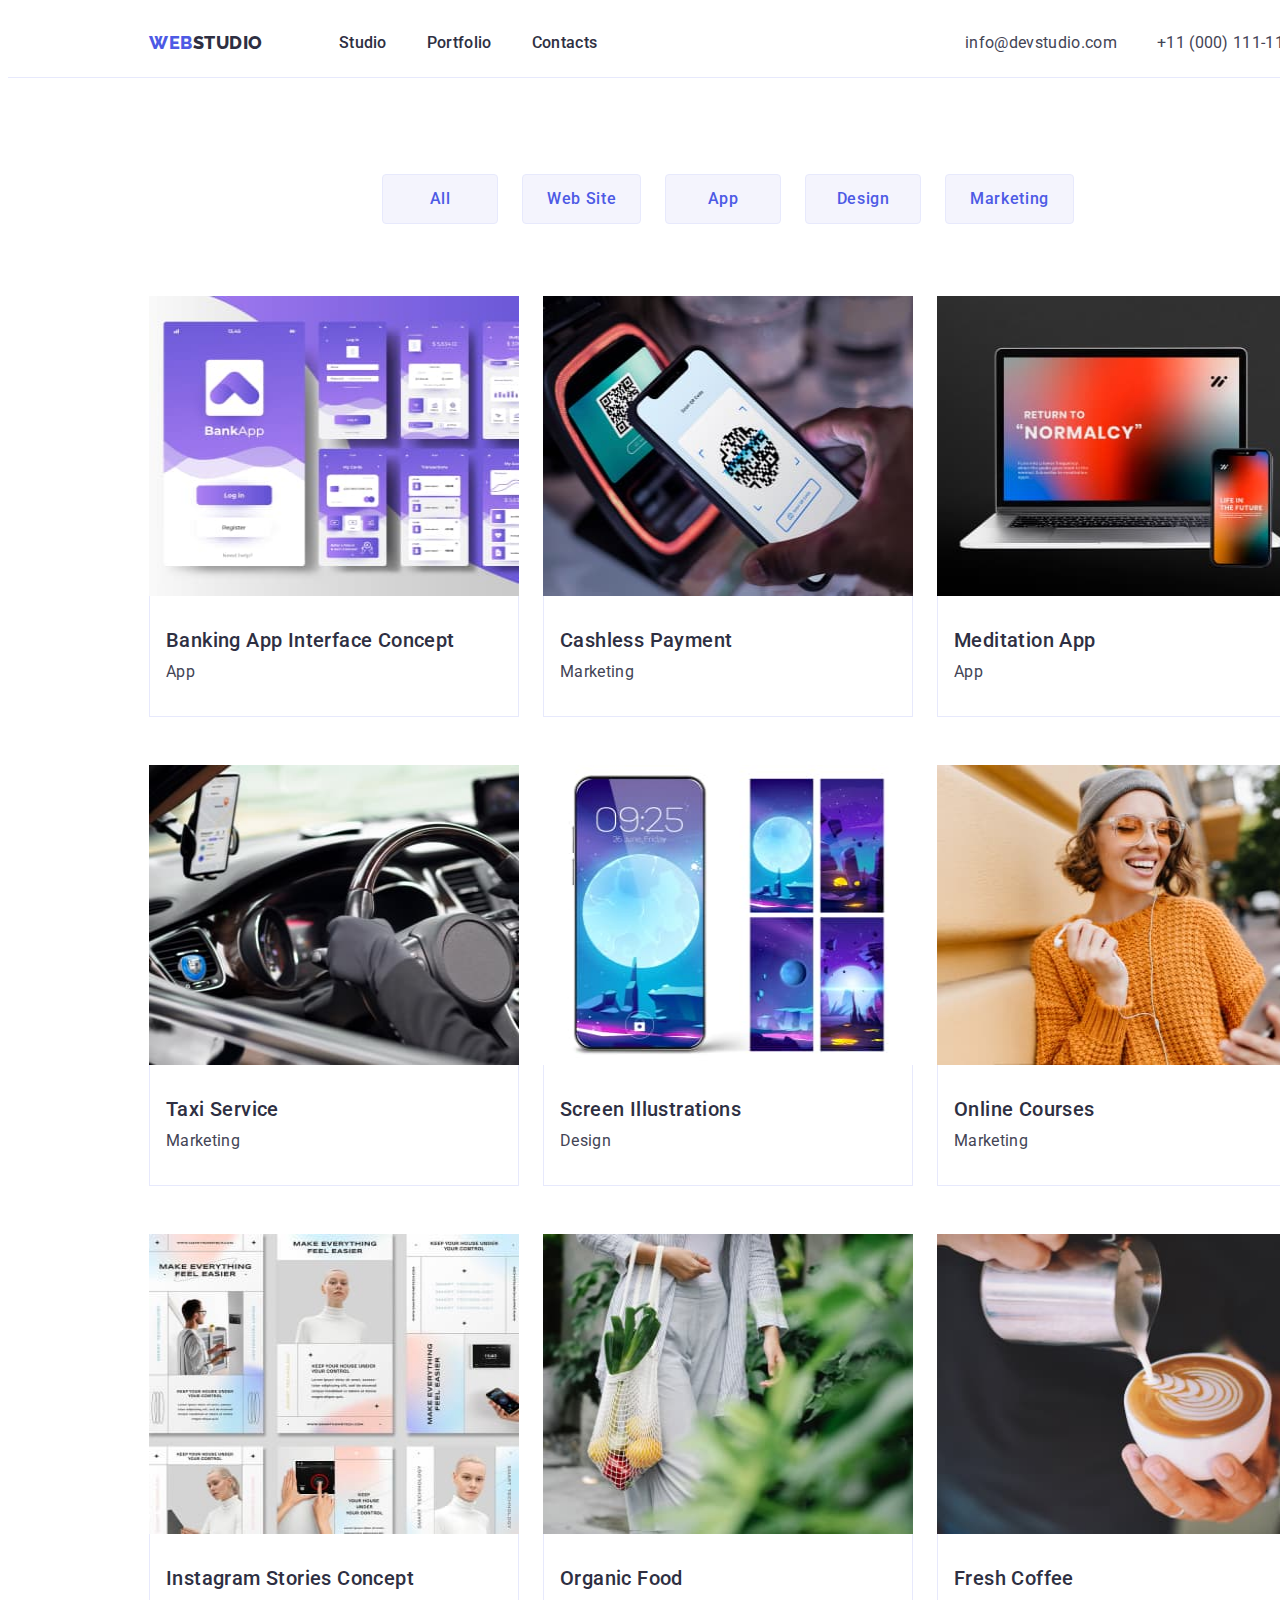
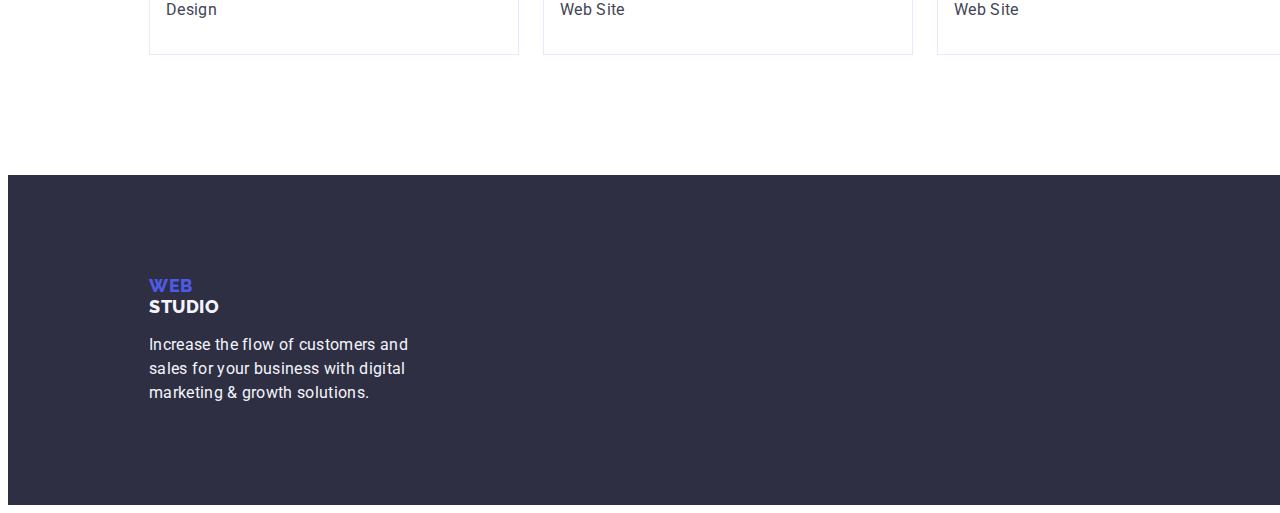
==== commit 42415f52: "Update1" ====
--- a/portfolio.html
+++ b/portfolio.html
@@ -84,10 +84,12 @@
                   width="360"
                   height="300"
                 />
+                <div class="portfolio-list-item" >
                 <h2 class="portfolio-bottom-title">
                   Banking App Interface Concept
                 </h2>
                 <p class="portfolio-text">App</p>
+              </div>
               </a>
             </li>
             <li class="item" >
@@ -98,8 +100,10 @@
                   width="360"
                   height="300"
                 />
+                <div class="portfolio-list-item" >
                 <h2 class="portfolio-bottom-title">Cashless Payment</h2>
                 <p class="portfolio-text">Marketing</p>
+              </div>
               </a>
             </li>
             <li class="item" >
@@ -110,8 +114,10 @@
                   width="360"
                   height="300"
                 />
+                <div class="portfolio-list-item" >
                 <h2 class="portfolio-bottom-title">Meditation App</h2>
                 <p class="portfolio-text">App</p>
+              </div>
               </a>
             </li>
             <li class="item" >
@@ -122,8 +128,10 @@
                   width="360"
                   height="300"
                 />
+                <div class="portfolio-list-item" >
                 <h2 class="portfolio-bottom-title">Taxi Service</h2>
                 <p class="portfolio-text">Marketing</p>
+              </div>
               </a>
             </li>
             <li class="item" >
@@ -134,8 +142,10 @@
                   width="360"
                   height="300"
                 />
+                <div class="portfolio-list-item" >
                 <h2 class="portfolio-bottom-title">Screen Illustrations</h2>
                 <p class="portfolio-text">Design</p>
+              </div>
               </a>
             </li>
             <li class="item" >
@@ -146,8 +156,10 @@
                   width="360"
                   height="300"
                 />
+                <div class="portfolio-list-item" >
                 <h2 class="portfolio-bottom-title">Online Courses</h2>
                 <p class="portfolio-text">Marketing</p>
+              </div>
               </a>
             </li>
             <li class="item" >
@@ -158,10 +170,12 @@
                   width="360"
                   height="300"
                 />
+                <div class="portfolio-list-item" >
                 <h2 class="portfolio-bottom-title">
                   Instagram Stories Concept
                 </h2>
                 <p class="portfolio-text">Design</p>
+              </div>
               </a>
             </li>
             <li class="item" >
@@ -172,8 +186,10 @@
                   width="360"
                   height="300"
                 />
+                <div class="portfolio-list-item" >
                 <h2 class="portfolio-bottom-title">Organic Food</h2>
                 <p class="portfolio-text">Web Site</p>
+              </div>
               </a>
             </li>
             <li class="item" >
@@ -184,8 +200,10 @@
                   width="360"
                   height="300"
                 />
+                <div class="portfolio-list-item" >
                 <h2 class="portfolio-bottom-title">Fresh Coffee</h2>
                 <p class="portfolio-text">Web Site</p>
+              </div>
               </a>
             </li>
           </ul>
--- a/css/styles.css
+++ b/css/styles.css
@@ -48,6 +48,7 @@
     clip-path: inset(100%);
     clip: rect(0 0 0 0);
     overflow: hidden;
+    margin-bottom: 8px;
 }
 img{
     display: block;
@@ -60,11 +61,14 @@
 .header-container{
     display: flex;
     align-items: center;
-    border-bottom: 1px solid #E7E9FC;
+   
 }
 .header-navigation{
     display: flex;
     align-items: center;
+}
+.header{
+    border-bottom: 1px solid #e7e9fc;
 }
 
 .header-list{
@@ -73,7 +77,6 @@
     align-items: flex-start;
     padding: 0px;
     gap: 40px;
-    margin-left: 76px;
 }
 
 .header-logo{
@@ -89,6 +92,7 @@
     padding-top: 24px;
     padding-bottom: 24px;
     height: 21px;
+    margin-right: 76px;
 }
 
 
@@ -188,11 +192,12 @@
     color:#ffffff;
     background-color: var(--btn-color);
     cursor: pointer;
-    width: 169px;
+    min-width: 169px;
     height: 56px;
     margin-right: auto;
 margin-left: auto;
 border-radius: 4px;
+border: none;
 }
 .solutions-btn:hover{
     background-color:var(--logo-color);
@@ -206,12 +211,16 @@
 .values-section{
     padding-top: 120px;
     padding-bottom: 120px;
-}
-
+
+}
+.values-paragraph-list{
+    width: calc((100% - 72px) / 4); 
+}
 .values-list{
 
     display: flex;
     gap: 24px;
+
 }
 
 .values-title{
@@ -297,11 +306,16 @@
 gap: 24px;
 }
 .team-background-photo{
+    border-radius: 0px 0px 4px 4px;
     width: calc((100% - 72px) / 4);    
 }
 .team-section{
     padding-bottom: 120px;
     padding-top: 120px;
+}
+
+.team-list-container{
+padding: 32px 16px;
 }
 
 /* Footer */
@@ -324,6 +338,7 @@
     text-transform: uppercase;
     color:var(--btn-color);
     margin-bottom: 16px;
+    display: inline-block;
 }
 .footer-logo-span{
     font-family: 'Raleway';
@@ -382,11 +397,13 @@
 .portfolio-btn:hover{
 background-color: #404BBF;
 color: #ffffff;
+border: 1px solid transparent;
 
 }
 .portfolio-btn:focus{
 background-color: #404BBF;
 color: #ffffff;
+border: 1px solid transparent;
 
 }
 .portfolio-section{
@@ -401,7 +418,6 @@
 line-height: 1.20;
 letter-spacing: 0.02em;
 color: var(--first-title-color);
-margin-top: 32px;
 margin-bottom: 8px;
 }
 .portfolio-text{
@@ -418,6 +434,9 @@
 }
 .item{
     width: calc((100% - 48px) / 3);
-    border: 1px solid #E7E9FC;
-    padding-bottom: 32px;
-}
+}
+.portfolio-list-item{
+padding: 32px 16px;
+border: 1px solid #e7e9fc; 
+border-top: none;
+}
